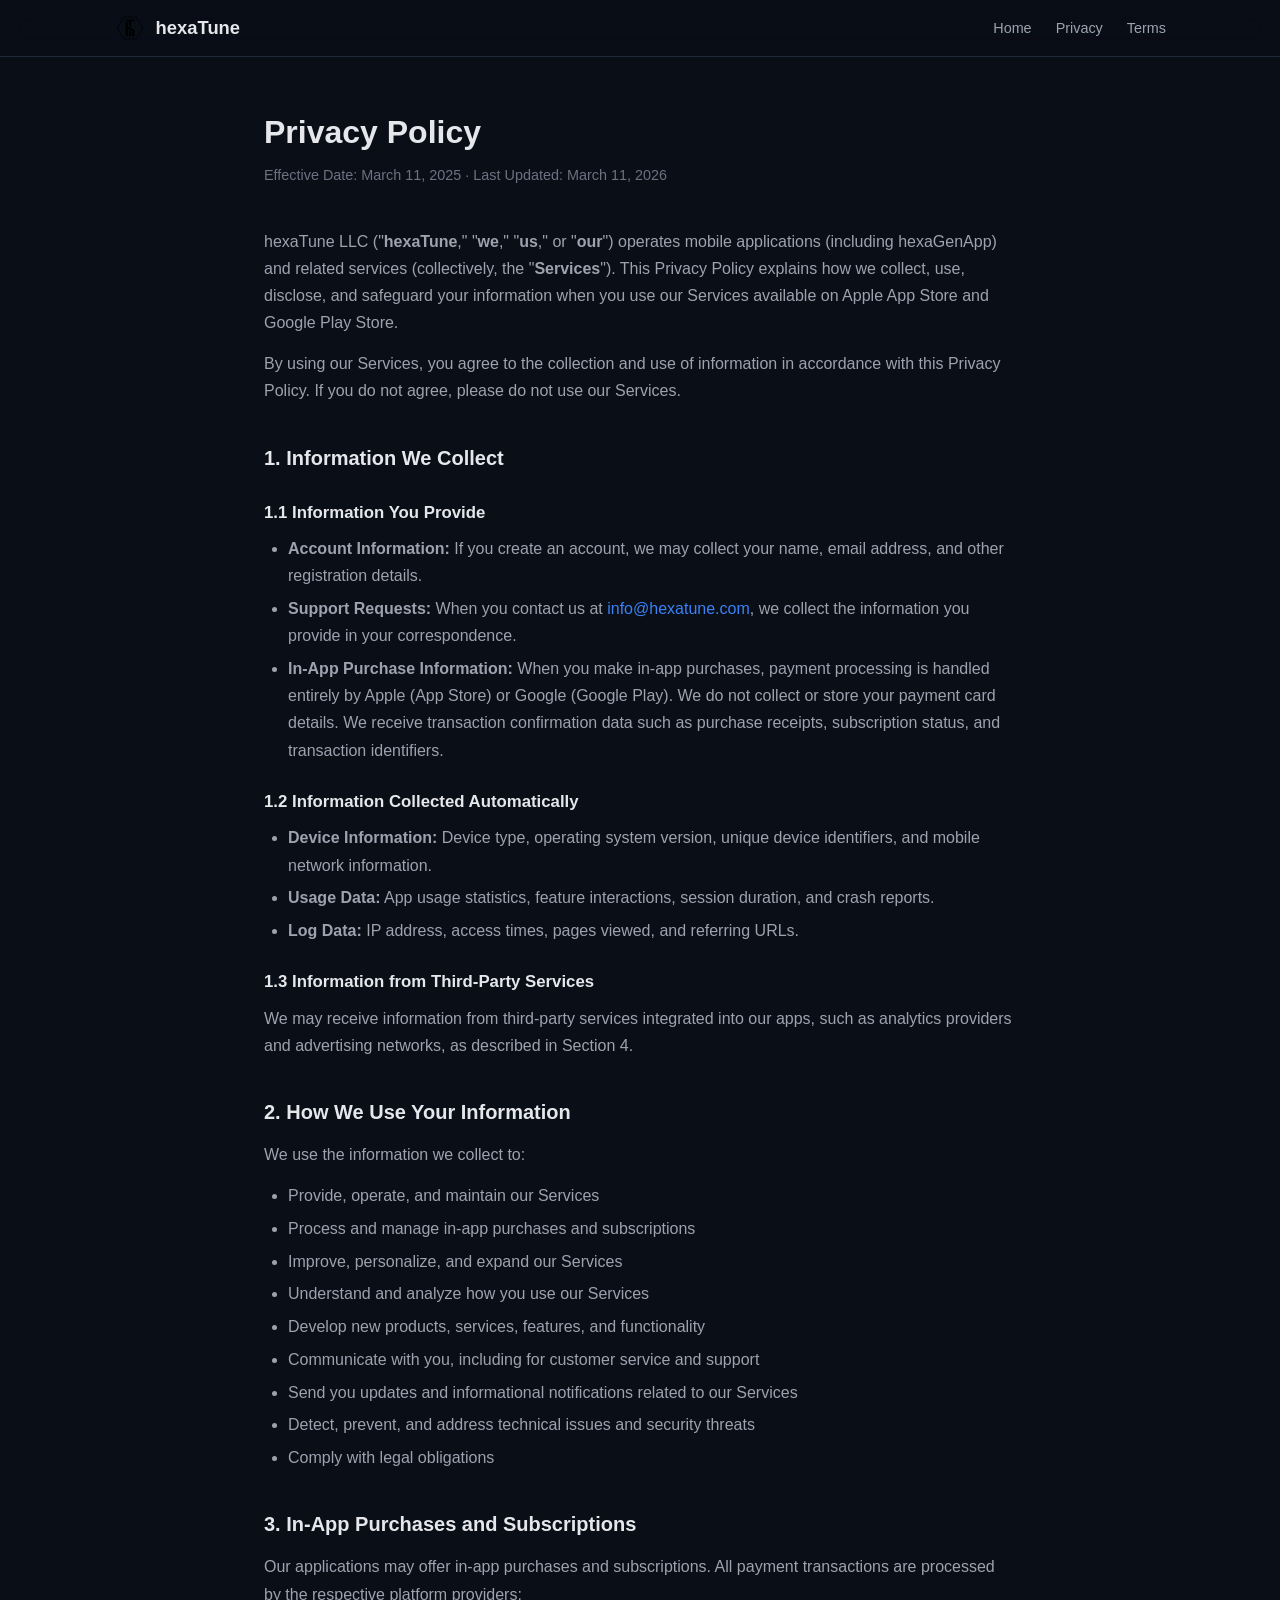
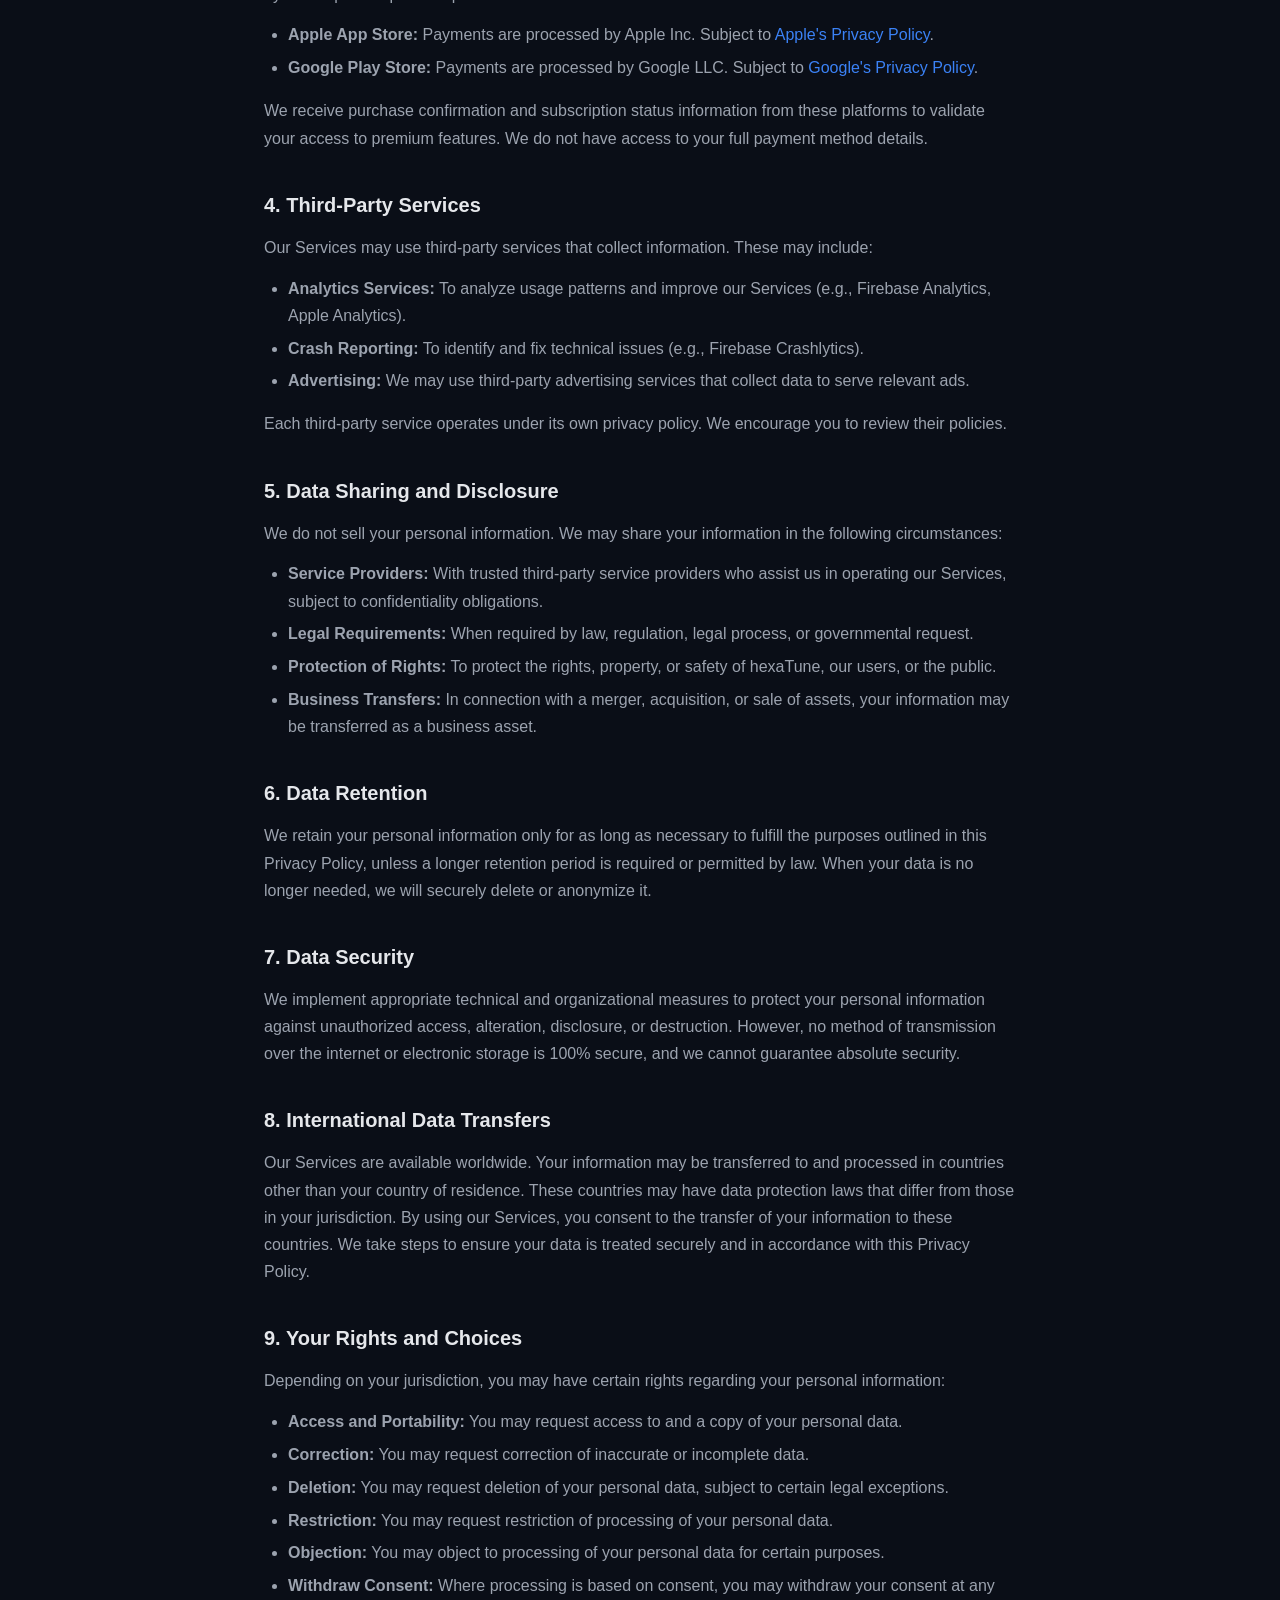
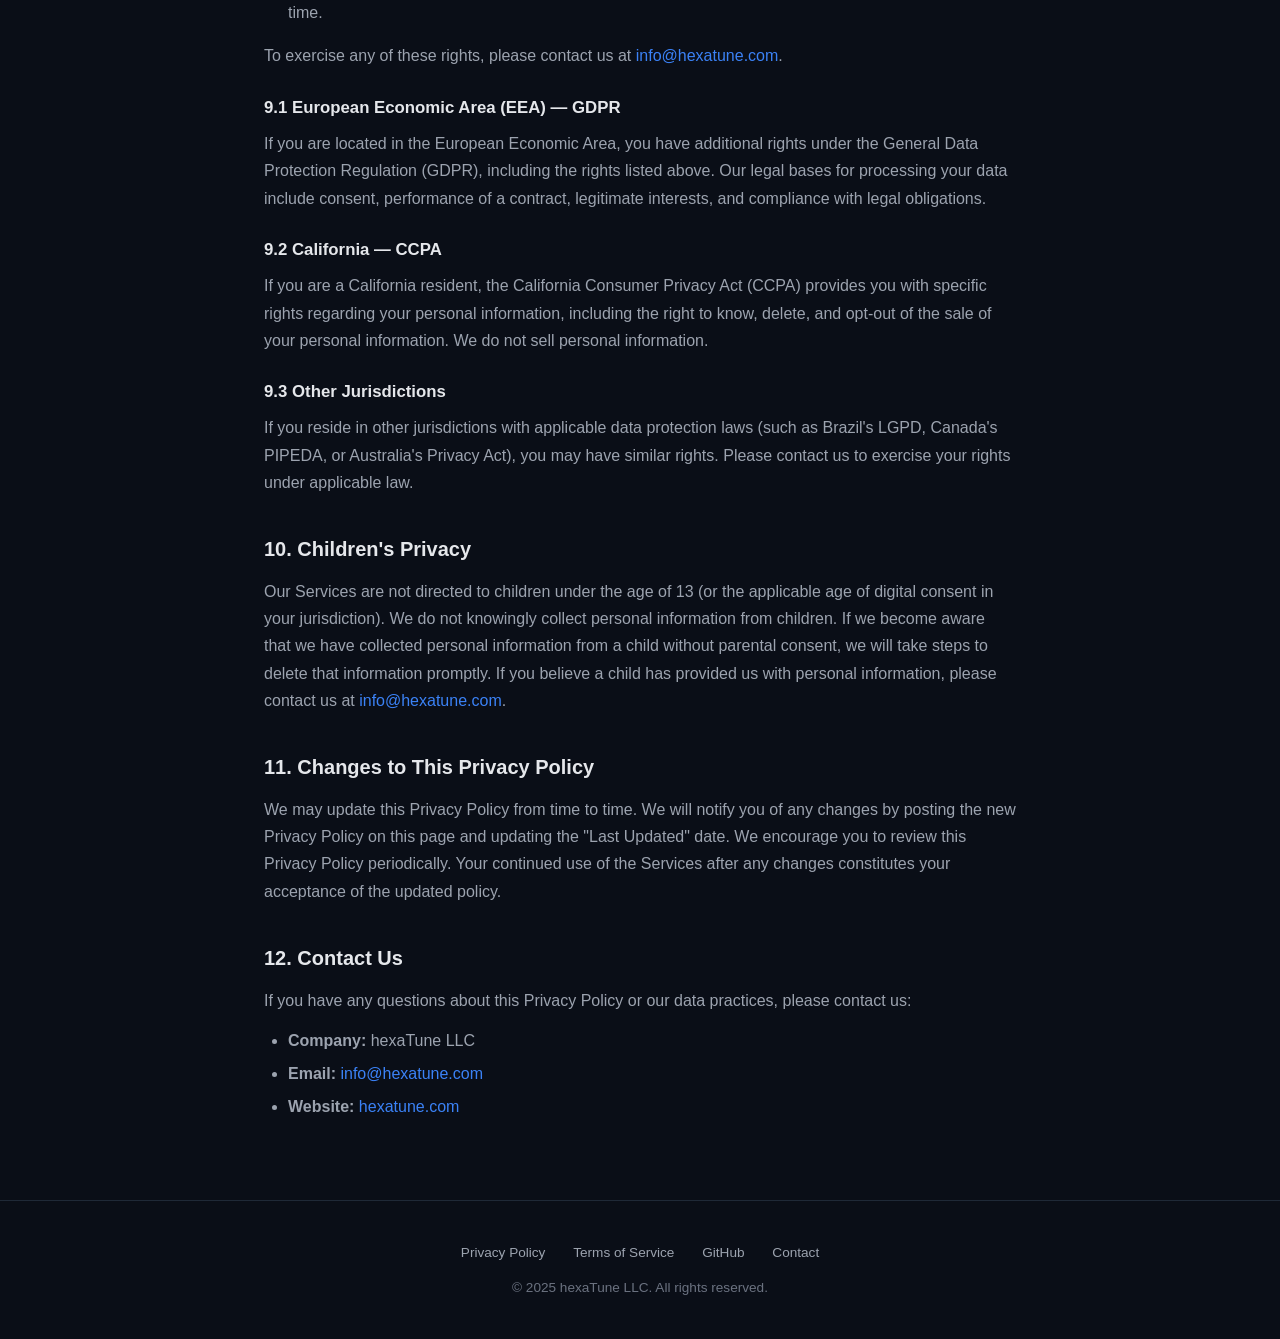
==== privacy/index.html @ 027e8869 "Add hexaTune website with privacy policy and terms of service - Landing page with company info, key " ====
<!DOCTYPE html>
<html lang="en">
<head>
  <meta charset="UTF-8">
  <meta name="viewport" content="width=device-width, initial-scale=1.0">
  <title>Privacy Policy — hexaTune</title>
  <meta name="description" content="Privacy Policy for hexaTune applications and services.">
  <link rel="icon" type="image/png" href="/assets/logo.png">
  <link rel="stylesheet" href="/css/style.css">
</head>
<body>

  <header class="navbar">
    <div class="container">
      <a href="/" class="logo-link">
        <img src="/assets/logo.png" alt="hexaTune logo">
        hexaTune
      </a>
      <nav>
        <a href="/">Home</a>
        <a href="/privacy">Privacy</a>
        <a href="/terms">Terms</a>
      </nav>
    </div>
  </header>

  <article class="legal">
    <h1>Privacy Policy</h1>
    <p class="effective-date">Effective Date: March 11, 2025 &middot; Last Updated: March 11, 2026</p>

    <p>hexaTune LLC ("<strong>hexaTune</strong>," "<strong>we</strong>," "<strong>us</strong>," or "<strong>our</strong>") operates mobile applications (including hexaGenApp) and related services (collectively, the "<strong>Services</strong>"). This Privacy Policy explains how we collect, use, disclose, and safeguard your information when you use our Services available on Apple App Store and Google Play Store.</p>
    <p>By using our Services, you agree to the collection and use of information in accordance with this Privacy Policy. If you do not agree, please do not use our Services.</p>

    <h2>1. Information We Collect</h2>

    <h3>1.1 Information You Provide</h3>
    <ul>
      <li><strong>Account Information:</strong> If you create an account, we may collect your name, email address, and other registration details.</li>
      <li><strong>Support Requests:</strong> When you contact us at <a href="mailto:info@hexatune.com">info@hexatune.com</a>, we collect the information you provide in your correspondence.</li>
      <li><strong>In-App Purchase Information:</strong> When you make in-app purchases, payment processing is handled entirely by Apple (App Store) or Google (Google Play). We do not collect or store your payment card details. We receive transaction confirmation data such as purchase receipts, subscription status, and transaction identifiers.</li>
    </ul>

    <h3>1.2 Information Collected Automatically</h3>
    <ul>
      <li><strong>Device Information:</strong> Device type, operating system version, unique device identifiers, and mobile network information.</li>
      <li><strong>Usage Data:</strong> App usage statistics, feature interactions, session duration, and crash reports.</li>
      <li><strong>Log Data:</strong> IP address, access times, pages viewed, and referring URLs.</li>
    </ul>

    <h3>1.3 Information from Third-Party Services</h3>
    <p>We may receive information from third-party services integrated into our apps, such as analytics providers and advertising networks, as described in Section 4.</p>

    <h2>2. How We Use Your Information</h2>
    <p>We use the information we collect to:</p>
    <ul>
      <li>Provide, operate, and maintain our Services</li>
      <li>Process and manage in-app purchases and subscriptions</li>
      <li>Improve, personalize, and expand our Services</li>
      <li>Understand and analyze how you use our Services</li>
      <li>Develop new products, services, features, and functionality</li>
      <li>Communicate with you, including for customer service and support</li>
      <li>Send you updates and informational notifications related to our Services</li>
      <li>Detect, prevent, and address technical issues and security threats</li>
      <li>Comply with legal obligations</li>
    </ul>

    <h2>3. In-App Purchases and Subscriptions</h2>
    <p>Our applications may offer in-app purchases and subscriptions. All payment transactions are processed by the respective platform providers:</p>
    <ul>
      <li><strong>Apple App Store:</strong> Payments are processed by Apple Inc. Subject to <a href="https://www.apple.com/legal/privacy/" rel="noopener noreferrer" target="_blank">Apple's Privacy Policy</a>.</li>
      <li><strong>Google Play Store:</strong> Payments are processed by Google LLC. Subject to <a href="https://policies.google.com/privacy" rel="noopener noreferrer" target="_blank">Google's Privacy Policy</a>.</li>
    </ul>
    <p>We receive purchase confirmation and subscription status information from these platforms to validate your access to premium features. We do not have access to your full payment method details.</p>

    <h2>4. Third-Party Services</h2>
    <p>Our Services may use third-party services that collect information. These may include:</p>
    <ul>
      <li><strong>Analytics Services:</strong> To analyze usage patterns and improve our Services (e.g., Firebase Analytics, Apple Analytics).</li>
      <li><strong>Crash Reporting:</strong> To identify and fix technical issues (e.g., Firebase Crashlytics).</li>
      <li><strong>Advertising:</strong> We may use third-party advertising services that collect data to serve relevant ads.</li>
    </ul>
    <p>Each third-party service operates under its own privacy policy. We encourage you to review their policies.</p>

    <h2>5. Data Sharing and Disclosure</h2>
    <p>We do not sell your personal information. We may share your information in the following circumstances:</p>
    <ul>
      <li><strong>Service Providers:</strong> With trusted third-party service providers who assist us in operating our Services, subject to confidentiality obligations.</li>
      <li><strong>Legal Requirements:</strong> When required by law, regulation, legal process, or governmental request.</li>
      <li><strong>Protection of Rights:</strong> To protect the rights, property, or safety of hexaTune, our users, or the public.</li>
      <li><strong>Business Transfers:</strong> In connection with a merger, acquisition, or sale of assets, your information may be transferred as a business asset.</li>
    </ul>

    <h2>6. Data Retention</h2>
    <p>We retain your personal information only for as long as necessary to fulfill the purposes outlined in this Privacy Policy, unless a longer retention period is required or permitted by law. When your data is no longer needed, we will securely delete or anonymize it.</p>

    <h2>7. Data Security</h2>
    <p>We implement appropriate technical and organizational measures to protect your personal information against unauthorized access, alteration, disclosure, or destruction. However, no method of transmission over the internet or electronic storage is 100% secure, and we cannot guarantee absolute security.</p>

    <h2>8. International Data Transfers</h2>
    <p>Our Services are available worldwide. Your information may be transferred to and processed in countries other than your country of residence. These countries may have data protection laws that differ from those in your jurisdiction. By using our Services, you consent to the transfer of your information to these countries. We take steps to ensure your data is treated securely and in accordance with this Privacy Policy.</p>

    <h2>9. Your Rights and Choices</h2>
    <p>Depending on your jurisdiction, you may have certain rights regarding your personal information:</p>
    <ul>
      <li><strong>Access and Portability:</strong> You may request access to and a copy of your personal data.</li>
      <li><strong>Correction:</strong> You may request correction of inaccurate or incomplete data.</li>
      <li><strong>Deletion:</strong> You may request deletion of your personal data, subject to certain legal exceptions.</li>
      <li><strong>Restriction:</strong> You may request restriction of processing of your personal data.</li>
      <li><strong>Objection:</strong> You may object to processing of your personal data for certain purposes.</li>
      <li><strong>Withdraw Consent:</strong> Where processing is based on consent, you may withdraw your consent at any time.</li>
    </ul>
    <p>To exercise any of these rights, please contact us at <a href="mailto:info@hexatune.com">info@hexatune.com</a>.</p>

    <h3>9.1 European Economic Area (EEA) — GDPR</h3>
    <p>If you are located in the European Economic Area, you have additional rights under the General Data Protection Regulation (GDPR), including the rights listed above. Our legal bases for processing your data include consent, performance of a contract, legitimate interests, and compliance with legal obligations.</p>

    <h3>9.2 California — CCPA</h3>
    <p>If you are a California resident, the California Consumer Privacy Act (CCPA) provides you with specific rights regarding your personal information, including the right to know, delete, and opt-out of the sale of your personal information. We do not sell personal information.</p>

    <h3>9.3 Other Jurisdictions</h3>
    <p>If you reside in other jurisdictions with applicable data protection laws (such as Brazil's LGPD, Canada's PIPEDA, or Australia's Privacy Act), you may have similar rights. Please contact us to exercise your rights under applicable law.</p>

    <h2>10. Children's Privacy</h2>
    <p>Our Services are not directed to children under the age of 13 (or the applicable age of digital consent in your jurisdiction). We do not knowingly collect personal information from children. If we become aware that we have collected personal information from a child without parental consent, we will take steps to delete that information promptly. If you believe a child has provided us with personal information, please contact us at <a href="mailto:info@hexatune.com">info@hexatune.com</a>.</p>

    <h2>11. Changes to This Privacy Policy</h2>
    <p>We may update this Privacy Policy from time to time. We will notify you of any changes by posting the new Privacy Policy on this page and updating the "Last Updated" date. We encourage you to review this Privacy Policy periodically. Your continued use of the Services after any changes constitutes your acceptance of the updated policy.</p>

    <h2>12. Contact Us</h2>
    <p>If you have any questions about this Privacy Policy or our data practices, please contact us:</p>
    <ul>
      <li><strong>Company:</strong> hexaTune LLC</li>
      <li><strong>Email:</strong> <a href="mailto:info@hexatune.com">info@hexatune.com</a></li>
      <li><strong>Website:</strong> <a href="https://hexatune.com">hexatune.com</a></li>
    </ul>
  </article>

  <footer class="footer">
    <div class="links">
      <a href="/privacy">Privacy Policy</a>
      <a href="/terms">Terms of Service</a>
      <a href="https://github.com/hTuneSys">GitHub</a>
      <a href="mailto:info@hexatune.com">Contact</a>
    </div>
    <p>&copy; 2025 hexaTune LLC. All rights reserved.</p>
  </footer>

</body>
</html>
---- css/style.css ----
/* hexaTune Website — Global Styles */

:root {
  --bg-primary: #0a0e17;
  --bg-secondary: #111827;
  --bg-card: #1a2233;
  --text-primary: #e5e7eb;
  --text-secondary: #9ca3af;
  --text-muted: #6b7280;
  --accent: #3b82f6;
  --accent-hover: #60a5fa;
  --accent-glow: rgba(59, 130, 246, 0.15);
  --border: #1f2937;
  --radius: 12px;
  --max-width: 1100px;
}

*, *::before, *::after {
  margin: 0;
  padding: 0;
  box-sizing: border-box;
}

html {
  scroll-behavior: smooth;
}

body {
  font-family: -apple-system, BlinkMacSystemFont, 'Segoe UI', Roboto, Oxygen, Ubuntu, Cantarell, sans-serif;
  background: var(--bg-primary);
  color: var(--text-primary);
  line-height: 1.7;
  font-size: 16px;
  -webkit-font-smoothing: antialiased;
}

a {
  color: var(--accent);
  text-decoration: none;
  transition: color 0.2s;
}

a:hover {
  color: var(--accent-hover);
}

/* ── Navigation ─────────────────────────────────── */

.navbar {
  position: sticky;
  top: 0;
  z-index: 100;
  background: rgba(10, 14, 23, 0.85);
  backdrop-filter: blur(12px);
  -webkit-backdrop-filter: blur(12px);
  border-bottom: 1px solid var(--border);
}

.navbar .container {
  display: flex;
  align-items: center;
  justify-content: space-between;
  padding: 0.75rem 1.5rem;
  max-width: var(--max-width);
  margin: 0 auto;
}

.navbar .logo-link {
  display: flex;
  align-items: center;
  gap: 0.6rem;
  font-weight: 700;
  font-size: 1.15rem;
  color: var(--text-primary);
}

.navbar .logo-link img {
  width: 32px;
  height: 32px;
  border-radius: 6px;
}

.navbar nav {
  display: flex;
  gap: 1.5rem;
}

.navbar nav a {
  color: var(--text-secondary);
  font-size: 0.9rem;
  font-weight: 500;
  transition: color 0.2s;
}

.navbar nav a:hover {
  color: var(--text-primary);
}

/* ── Container ──────────────────────────────────── */

.container {
  max-width: var(--max-width);
  margin: 0 auto;
  padding: 0 1.5rem;
}

/* ── Hero ────────────────────────────────────────── */

.hero {
  text-align: center;
  padding: 5rem 1.5rem 3rem;
}

.hero img {
  width: 140px;
  height: 140px;
  border-radius: 24px;
  margin-bottom: 1.5rem;
  box-shadow: 0 0 60px var(--accent-glow);
}

.hero h1 {
  font-size: 2.5rem;
  font-weight: 800;
  letter-spacing: -0.02em;
  margin-bottom: 0.5rem;
}

.hero .tagline {
  font-size: 1.15rem;
  color: var(--text-secondary);
  max-width: 650px;
  margin: 0 auto;
}

/* ── Sections ───────────────────────────────────── */

.section {
  padding: 3.5rem 0;
}

.section-title {
  font-size: 1.5rem;
  font-weight: 700;
  margin-bottom: 1.5rem;
  position: relative;
  padding-bottom: 0.5rem;
}

.section-title::after {
  content: '';
  position: absolute;
  left: 0;
  bottom: 0;
  width: 40px;
  height: 3px;
  background: var(--accent);
  border-radius: 2px;
}

.section-title.center {
  text-align: center;
}

.section-title.center::after {
  left: 50%;
  transform: translateX(-50%);
}

.section p {
  color: var(--text-secondary);
  max-width: 750px;
}

/* ── Cards Grid ─────────────────────────────────── */

.card-grid {
  display: grid;
  grid-template-columns: repeat(auto-fit, minmax(260px, 1fr));
  gap: 1.25rem;
  margin-top: 1.5rem;
}

.card {
  background: var(--bg-card);
  border: 1px solid var(--border);
  border-radius: var(--radius);
  padding: 1.5rem;
  transition: border-color 0.3s, box-shadow 0.3s;
}

.card:hover {
  border-color: var(--accent);
  box-shadow: 0 0 30px var(--accent-glow);
}

.card h3 {
  font-size: 1.1rem;
  font-weight: 600;
  margin-bottom: 0.5rem;
}

.card p {
  font-size: 0.92rem;
  color: var(--text-secondary);
}

/* ── Tag List ───────────────────────────────────── */

.tag-list {
  display: flex;
  flex-wrap: wrap;
  gap: 0.5rem;
  margin-top: 1rem;
  list-style: none;
}

.tag-list li {
  background: var(--bg-card);
  border: 1px solid var(--border);
  border-radius: 20px;
  padding: 0.35rem 0.9rem;
  font-size: 0.85rem;
  color: var(--text-secondary);
}

/* ── Footer ─────────────────────────────────────── */

.footer {
  border-top: 1px solid var(--border);
  padding: 2.5rem 1.5rem;
  text-align: center;
  color: var(--text-muted);
  font-size: 0.85rem;
}

.footer .links {
  margin-bottom: 0.75rem;
}

.footer .links a {
  color: var(--text-secondary);
  margin: 0 0.75rem;
}

.footer .links a:hover {
  color: var(--text-primary);
}

/* ── Legal Pages ────────────────────────────────── */

.legal {
  max-width: 800px;
  margin: 0 auto;
  padding: 3rem 1.5rem 4rem;
}

.legal h1 {
  font-size: 2rem;
  font-weight: 800;
  margin-bottom: 0.25rem;
}

.legal .effective-date {
  color: var(--text-muted);
  font-size: 0.9rem;
  margin-bottom: 2.5rem;
}

.legal h2 {
  font-size: 1.25rem;
  font-weight: 700;
  margin-top: 2.25rem;
  margin-bottom: 0.75rem;
  color: var(--text-primary);
}

.legal h3 {
  font-size: 1.05rem;
  font-weight: 600;
  margin-top: 1.5rem;
  margin-bottom: 0.5rem;
}

.legal p {
  color: var(--text-secondary);
  margin-bottom: 0.85rem;
}

.legal ul {
  color: var(--text-secondary);
  margin: 0.5rem 0 1rem 1.5rem;
}

.legal ul li {
  margin-bottom: 0.35rem;
}

.legal a {
  color: var(--accent);
}

/* ── Responsive ─────────────────────────────────── */

@media (max-width: 768px) {
  .hero {
    padding: 3rem 1rem 2rem;
  }
  .hero h1 {
    font-size: 1.8rem;
  }
  .hero .tagline {
    font-size: 1rem;
  }
  .section-title {
    font-size: 1.3rem;
  }
  .card-grid {
    grid-template-columns: 1fr;
  }
  .navbar nav {
    gap: 1rem;
  }
  .navbar nav a {
    font-size: 0.82rem;
  }
  .legal h1 {
    font-size: 1.5rem;
  }
}

@media (max-width: 480px) {
  .navbar .container {
    flex-direction: column;
    gap: 0.5rem;
  }
  .hero img {
    width: 100px;
    height: 100px;
  }
}
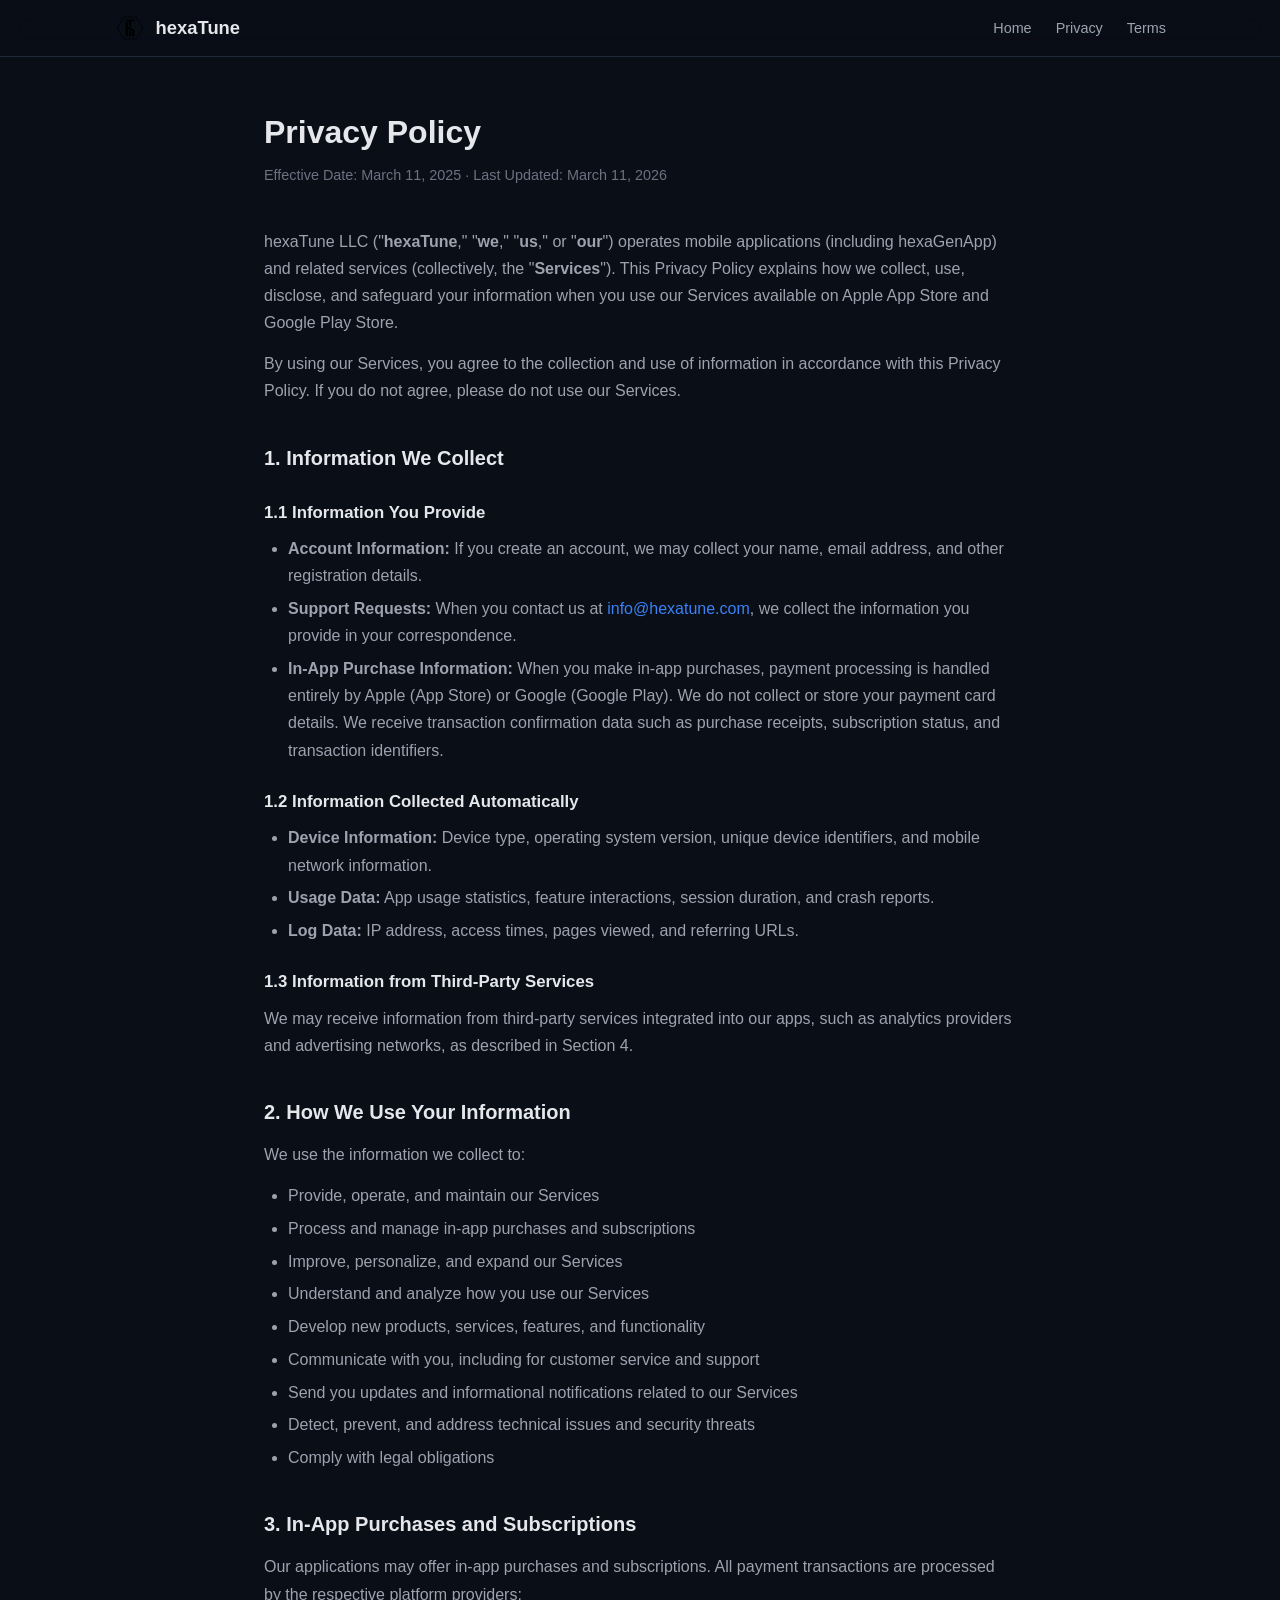
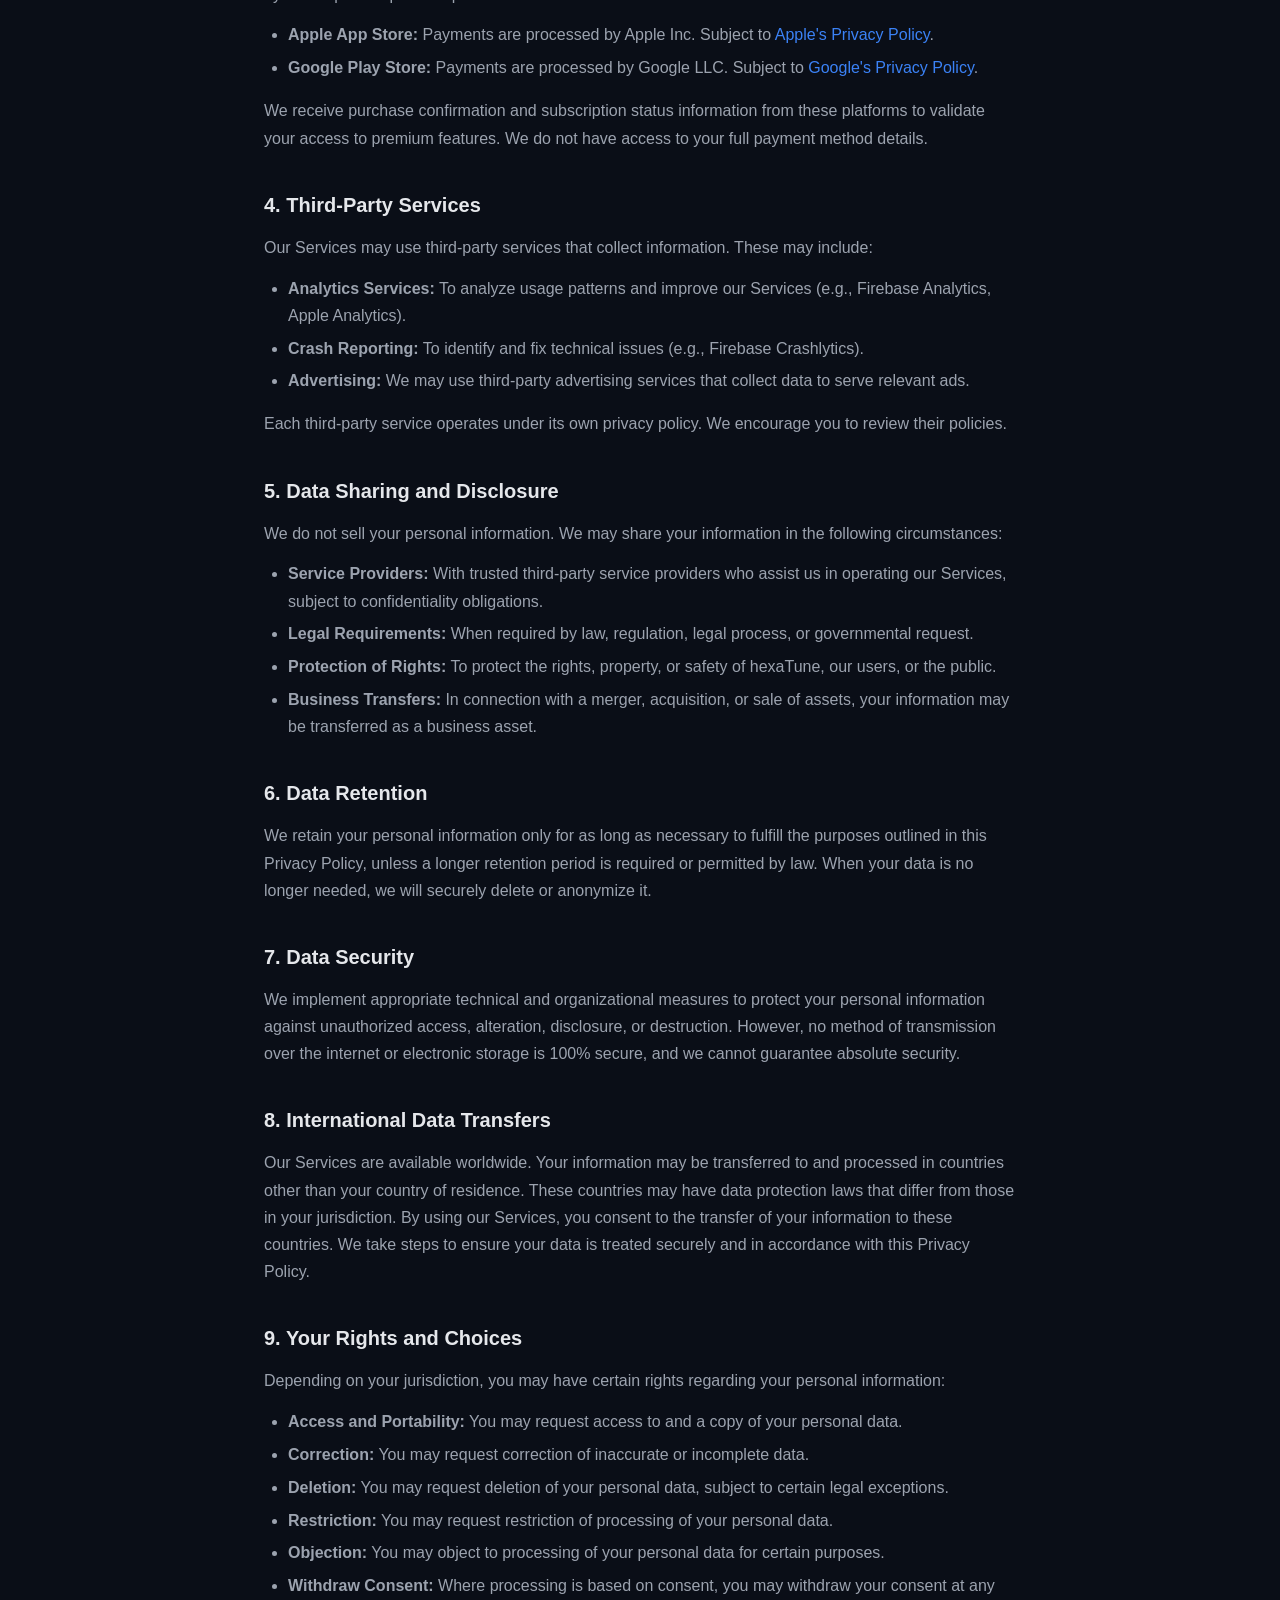
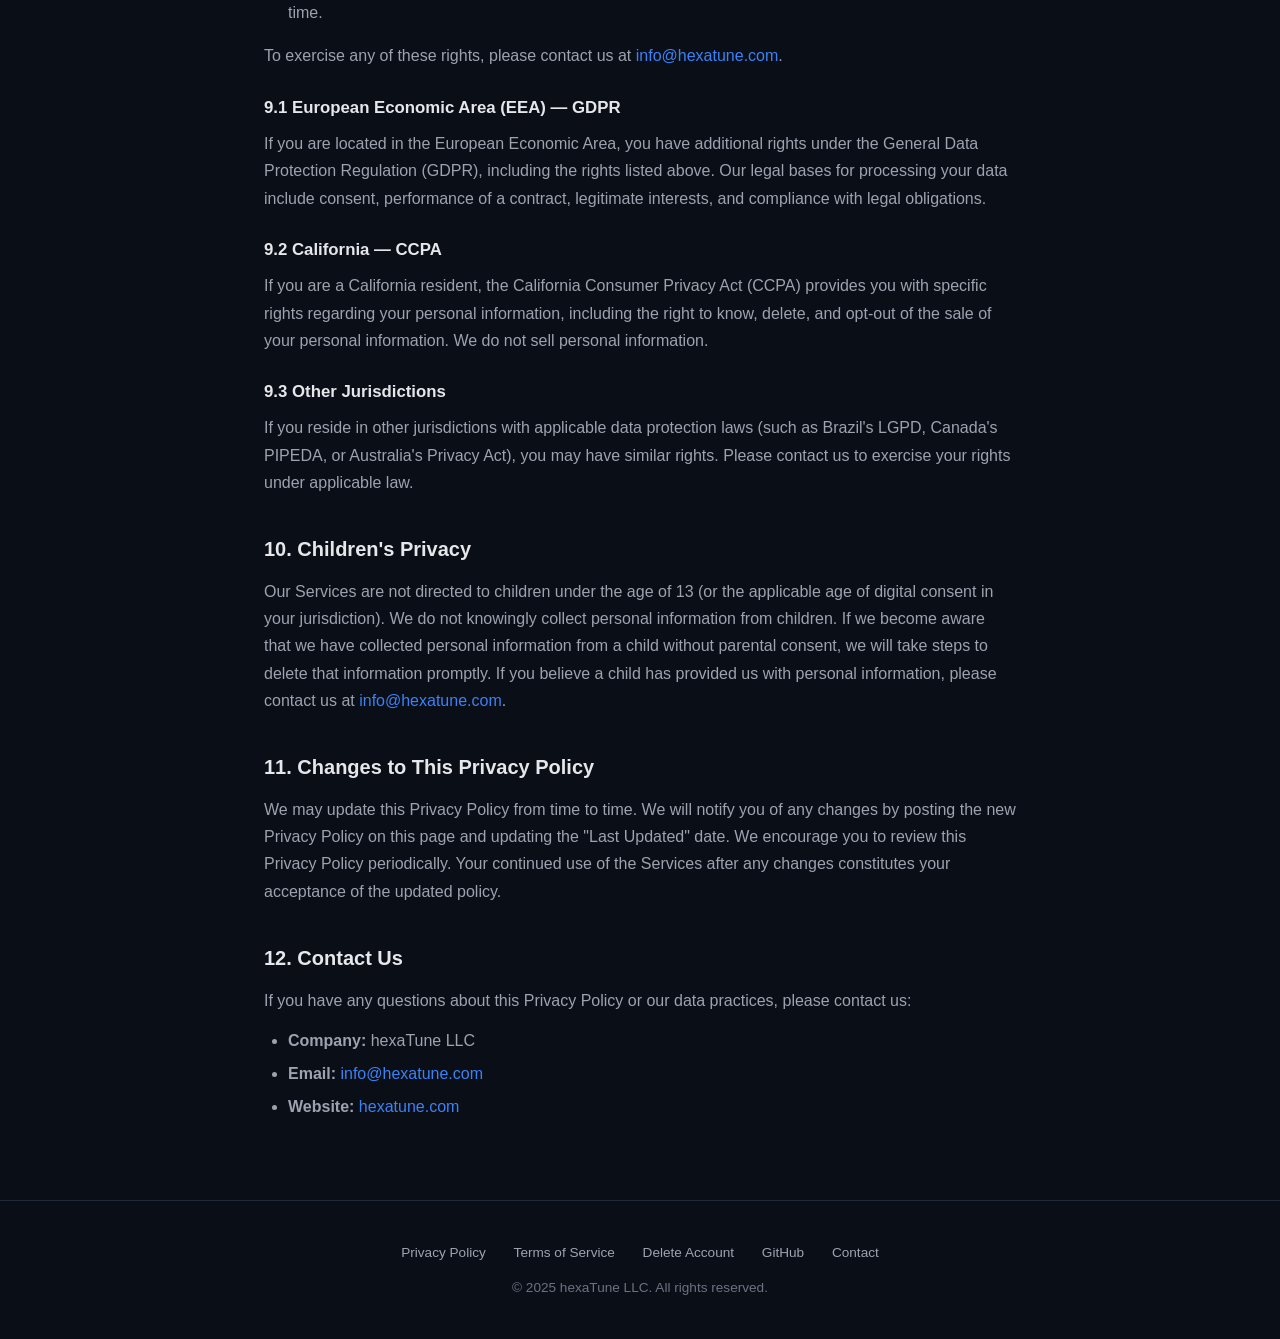
==== commit efe1d689: "Add delete-account page with links across all pages - Create delete-account/index.html with account " ====
--- a/privacy/index.html
+++ b/privacy/index.html
@@ -139,6 +139,7 @@
     <div class="links">
       <a href="/privacy">Privacy Policy</a>
       <a href="/terms">Terms of Service</a>
+      <a href="/delete-account">Delete Account</a>
       <a href="https://github.com/hTuneSys">GitHub</a>
       <a href="mailto:info@hexatune.com">Contact</a>
     </div>
